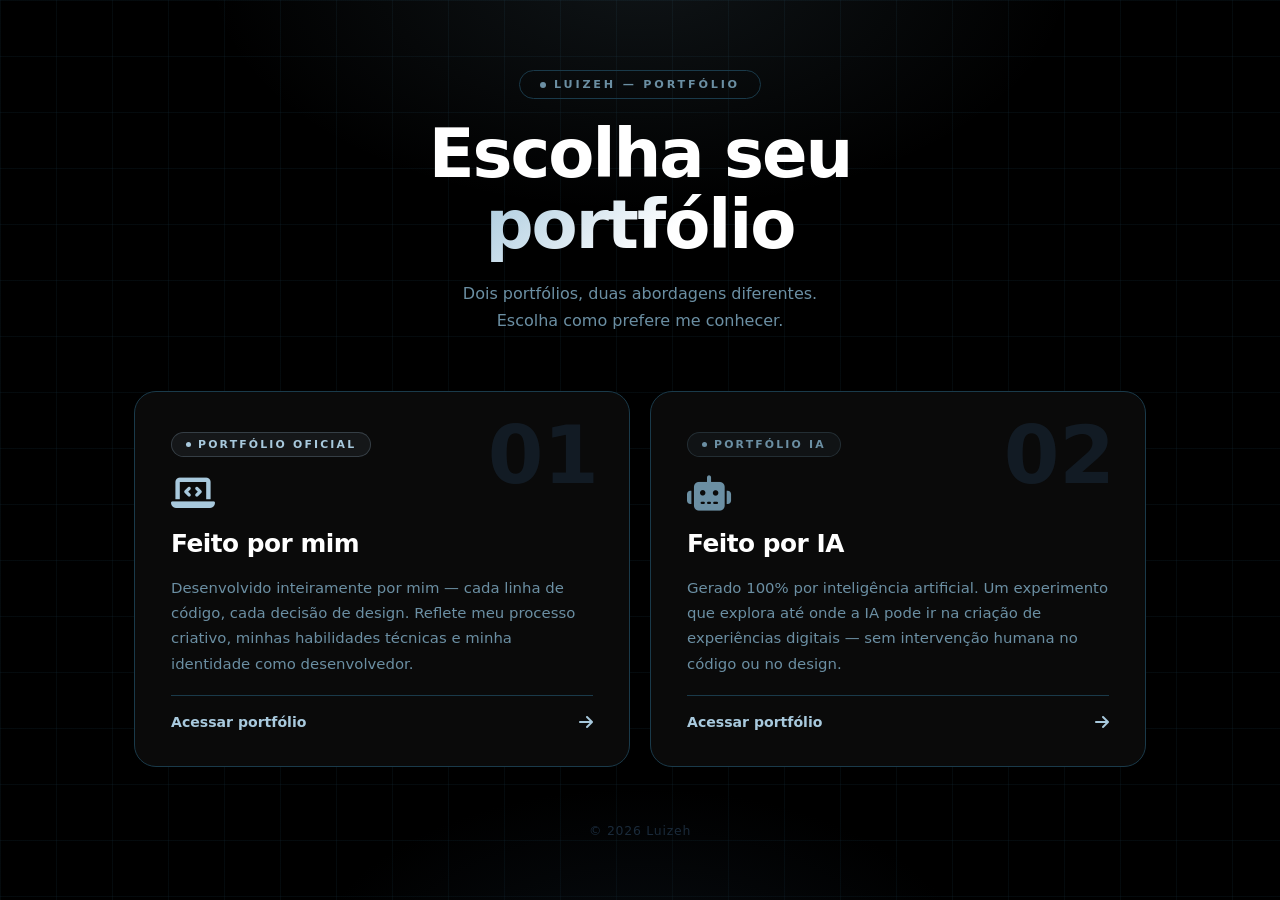
==== index.html @ 17aedbdb "criação" ====
<!doctype html>
<html lang="pt-BR">
  <head>
    <meta charset="UTF-8" />
    <meta name="viewport" content="width=device-width, initial-scale=1.0" />
    <title>Luizeh | Portfólio</title>
    <link
      rel="stylesheet"
      href="https://cdnjs.cloudflare.com/ajax/libs/font-awesome/6.7.2/css/all.min.css"
    />
    <link rel="stylesheet" href="styles.css" />
  </head>
  <body>
    <div class="bg-grid"></div>
    <div class="bg-glow"></div>
    <div class="bg-glow-bottom"></div>

    <div class="container">
      <header class="header">
        <div class="header-badge">
          <span class="pulse"></span>
          Luizeh &mdash; Portfólio
        </div>
        <h1>Escolha seu<br /><em>portfólio</em></h1>
        <p>
          Dois portfólios, duas abordagens diferentes.<br />Escolha como prefere
          me conhecer.
        </p>
      </header>

      <section class="cards">
        <a
          href="https://luizeh.github.io/portfolio-oficial/"
          class="card human"
          target="_blank"
          rel="noopener noreferrer"
          aria-label="Acessar portfólio oficial feito por mim"
        >
          <span class="card-number">01</span>
          <div class="card-badge">
            <span class="badge-dot"></span>
            Portfólio Oficial
          </div>
          <div class="card-icon">
            <i class="fa-solid fa-laptop-code"></i>
          </div>
          <h2 class="card-title">Feito por mim</h2>
          <p class="card-desc">
            Desenvolvido inteiramente por mim — cada linha de código, cada
            decisão de design. Reflete meu processo criativo, minhas habilidades
            técnicas e minha identidade como desenvolvedor.
          </p>
          <hr class="card-divider" />
          <div class="card-cta">
            <span>Acessar portfólio</span>
            <i class="fa-solid fa-arrow-right arrow"></i>
          </div>
        </a>

        <a
          href="https://luizeh.github.io/portfolio-ia-definitive/"
          class="card ai"
          target="_blank"
          rel="noopener noreferrer"
          aria-label="Acessar portfólio feito por IA"
        >
          <span class="card-number">02</span>
          <div class="card-badge">
            <span class="badge-dot"></span>
            Portfólio IA
          </div>
          <div class="card-icon">
            <i class="fa-solid fa-robot"></i>
          </div>
          <h2 class="card-title">Feito por IA</h2>
          <p class="card-desc">
            Gerado 100% por inteligência artificial. Um experimento que explora
            até onde a IA pode ir na criação de experiências digitais — sem
            intervenção humana no código ou no design.
          </p>
          <hr class="card-divider" />
          <div class="card-cta">
            <span>Acessar portfólio</span>
            <i class="fa-solid fa-arrow-right arrow"></i>
          </div>
        </a>
      </section>

      <footer class="footer">&copy; 2026 Luizeh</footer>
    </div>
  </body>
</html>
---- styles.css ----
:root {
  --fundo-escuro: #000000;
  --fundo-escuro-secundario: #0a0a0a;
  --texto-claro: #d9ecf6;
  --cinza-claro: #a8c9dd;
  --cinza-medio: #6b8fa3;
  --cinza-escuro: #1a2a3a;
  --cor-destaque: #ffffff;
  --cor-borda: #1a3a4a;
  --cor-destaque-texto: #d9ecf6;
}

*,
*::before,
*::after {
  margin: 0;
  padding: 0;
  box-sizing: border-box;
}

html,
body {
  height: 100%;
}

body {
  background-color: var(--fundo-escuro);
  color: var(--texto-claro);
  font-family:
    "Segoe UI",
    system-ui,
    -apple-system,
    BlinkMacSystemFont,
    sans-serif;
  min-height: 100vh;
  display: flex;
  flex-direction: column;
  align-items: center;
  justify-content: center;
  overflow-x: hidden;
  position: relative;
}

/* Grid background */
.bg-grid {
  position: fixed;
  inset: 0;
  background-image:
    linear-gradient(rgba(26, 58, 74, 0.18) 1px, transparent 1px),
    linear-gradient(90deg, rgba(26, 58, 74, 0.18) 1px, transparent 1px);
  background-size: 56px 56px;
  pointer-events: none;
  z-index: 0;
}

/* Top ambient glow */
.bg-glow {
  position: fixed;
  top: -280px;
  left: 50%;
  transform: translateX(-50%);
  width: 900px;
  height: 500px;
  background: radial-gradient(
    ellipse,
    rgba(107, 143, 163, 0.14) 0%,
    transparent 68%
  );
  pointer-events: none;
  z-index: 0;
}

/* Bottom ambient glow */
.bg-glow-bottom {
  position: fixed;
  bottom: -280px;
  left: 50%;
  transform: translateX(-50%);
  width: 700px;
  height: 400px;
  background: radial-gradient(
    ellipse,
    rgba(26, 42, 58, 0.3) 0%,
    transparent 68%
  );
  pointer-events: none;
  z-index: 0;
}

/* ── CONTAINER ────────────────────────────────── */
.container {
  position: relative;
  z-index: 1;
  width: 100%;
  max-width: 1060px;
  padding: 48px 24px 40px;
  display: flex;
  flex-direction: column;
  align-items: center;
  gap: 56px;
}

/* ── HEADER ───────────────────────────────────── */
.header {
  text-align: center;
  display: flex;
  flex-direction: column;
  align-items: center;
  gap: 20px;
  animation: fadeDown 0.7s cubic-bezier(0.22, 1, 0.36, 1) both;
}

.header-badge {
  display: inline-flex;
  align-items: center;
  gap: 8px;
  font-size: 0.7rem;
  font-weight: 600;
  letter-spacing: 0.25em;
  text-transform: uppercase;
  color: var(--cinza-medio);
  border: 1px solid var(--cor-borda);
  border-radius: 999px;
  padding: 7px 20px;
}

.header-badge .pulse {
  width: 6px;
  height: 6px;
  border-radius: 50%;
  background: var(--cinza-medio);
  animation: pulse 2.4s ease infinite;
}

.header h1 {
  font-size: clamp(2.4rem, 5.5vw, 4.2rem);
  font-weight: 800;
  letter-spacing: -0.03em;
  line-height: 1.05;
  color: var(--cor-destaque);
}

.header h1 em {
  font-style: normal;
  background: linear-gradient(
    135deg,
    var(--cinza-claro) 0%,
    var(--cor-destaque) 60%
  );
  -webkit-background-clip: text;
  -webkit-text-fill-color: transparent;
  background-clip: text;
}

.header p {
  font-size: 1rem;
  color: var(--cinza-medio);
  max-width: 440px;
  line-height: 1.7;
}

/* ── CARDS ────────────────────────────────────── */
.cards {
  display: grid;
  grid-template-columns: 1fr 1fr;
  gap: 20px;
  width: 100%;
  animation: fadeUp 0.8s cubic-bezier(0.22, 1, 0.36, 1) 0.18s both;
}

.card {
  position: relative;
  background: var(--fundo-escuro-secundario);
  border: 1px solid var(--cor-borda);
  border-radius: 22px;
  padding: 40px 36px 36px;
  display: flex;
  flex-direction: column;
  gap: 18px;
  cursor: pointer;
  text-decoration: none;
  color: inherit;
  overflow: hidden;
  transition:
    transform 0.4s cubic-bezier(0.22, 1, 0.36, 1),
    border-color 0.35s ease,
    box-shadow 0.4s ease;
}

/* Hover top-edge glow line */
.card::before {
  content: "";
  position: absolute;
  top: 0;
  left: 10%;
  right: 10%;
  height: 1px;
  border-radius: 999px;
  opacity: 0;
  transition: opacity 0.4s ease;
}

.card.human::before {
  background: linear-gradient(
    90deg,
    transparent,
    var(--cinza-claro),
    transparent
  );
}

.card.ai::before {
  background: linear-gradient(
    90deg,
    transparent,
    var(--cinza-medio),
    transparent
  );
}

/* Inner radial glow */
.card::after {
  content: "";
  position: absolute;
  top: -60px;
  left: 50%;
  transform: translateX(-50%);
  width: 320px;
  height: 200px;
  border-radius: 50%;
  opacity: 0;
  transition: opacity 0.4s ease;
  pointer-events: none;
}

.card.human::after {
  background: radial-gradient(
    ellipse,
    rgba(168, 201, 221, 0.06) 0%,
    transparent 70%
  );
}

.card.ai::after {
  background: radial-gradient(
    ellipse,
    rgba(107, 143, 163, 0.06) 0%,
    transparent 70%
  );
}

.card:hover {
  transform: translateY(-10px) scale(1.01);
  box-shadow:
    0 30px 70px rgba(0, 0, 0, 0.55),
    0 0 0 1px rgba(168, 201, 221, 0.07);
}

.card.human:hover {
  border-color: rgba(168, 201, 221, 0.4);
}
.card.ai:hover {
  border-color: rgba(107, 143, 163, 0.4);
}

.card:hover::before,
.card:hover::after {
  opacity: 1;
}

/* Corner watermark number */
.card-number {
  position: absolute;
  top: 24px;
  right: 30px;
  font-size: 5rem;
  font-weight: 900;
  line-height: 1;
  user-select: none;
  color: rgba(26, 42, 58, 0.55);
  transition: color 0.4s ease;
}

.card:hover .card-number {
  color: rgba(26, 42, 58, 0.75);
}

/* Badge */
.card-badge {
  display: inline-flex;
  align-items: center;
  gap: 7px;
  font-size: 0.68rem;
  font-weight: 700;
  letter-spacing: 0.2em;
  text-transform: uppercase;
  padding: 5px 14px;
  border-radius: 999px;
  width: fit-content;
}

.card.human .card-badge {
  background: rgba(168, 201, 221, 0.07);
  border: 1px solid rgba(168, 201, 221, 0.22);
  color: var(--cinza-claro);
}

.card.ai .card-badge {
  background: rgba(107, 143, 163, 0.07);
  border: 1px solid rgba(107, 143, 163, 0.22);
  color: var(--cinza-medio);
}

.card-badge .badge-dot {
  width: 5px;
  height: 5px;
  border-radius: 50%;
}

.card.human .badge-dot {
  background: var(--cinza-claro);
}
.card.ai .badge-dot {
  background: var(--cinza-medio);
}

/* Icon */
.card-icon {
  font-size: 2.2rem;
  line-height: 1;
}

.card.human .card-icon {
  color: var(--cinza-claro);
}
.card.ai .card-icon {
  color: var(--cinza-medio);
}

/* Title */
.card-title {
  font-size: 1.55rem;
  font-weight: 700;
  letter-spacing: -0.02em;
  color: var(--cor-destaque);
}

/* Description */
.card-desc {
  font-size: 0.93rem;
  color: var(--cinza-medio);
  line-height: 1.7;
  flex: 1;
}

/* Divider */
.card-divider {
  height: 1px;
  background: var(--cor-borda);
  border: none;
}

/* CTA */
.card-cta {
  display: flex;
  align-items: center;
  justify-content: space-between;
  font-size: 0.88rem;
  font-weight: 600;
  color: var(--cinza-claro);
  transition: color 0.25s ease;
}

.card:hover .card-cta {
  color: var(--cor-destaque);
}

.card-cta .arrow {
  font-size: 1rem;
  transition: transform 0.3s cubic-bezier(0.22, 1, 0.36, 1);
}

.card:hover .card-cta .arrow {
  transform: translateX(8px);
}

/* ── FOOTER ───────────────────────────────────── */
.footer {
  font-size: 0.78rem;
  color: var(--cinza-escuro);
  letter-spacing: 0.06em;
  animation: fadeUp 0.8s cubic-bezier(0.22, 1, 0.36, 1) 0.35s both;
}

/* ── ANIMATIONS ───────────────────────────────── */
@keyframes fadeDown {
  from {
    opacity: 0;
    transform: translateY(-20px);
  }
  to {
    opacity: 1;
    transform: translateY(0);
  }
}

@keyframes fadeUp {
  from {
    opacity: 0;
    transform: translateY(20px);
  }
  to {
    opacity: 1;
    transform: translateY(0);
  }
}

@keyframes pulse {
  0%,
  100% {
    opacity: 1;
    transform: scale(1);
  }
  50% {
    opacity: 0.45;
    transform: scale(0.8);
  }
}

/* ── RESPONSIVE ───────────────────────────────── */
@media (max-width: 660px) {
  .container {
    gap: 40px;
    padding: 40px 18px 32px;
  }
  .cards {
    grid-template-columns: 1fr;
    gap: 16px;
  }
  .card {
    padding: 32px 28px 30px;
  }
  .card-number {
    font-size: 3.8rem;
    top: 20px;
    right: 24px;
  }
}
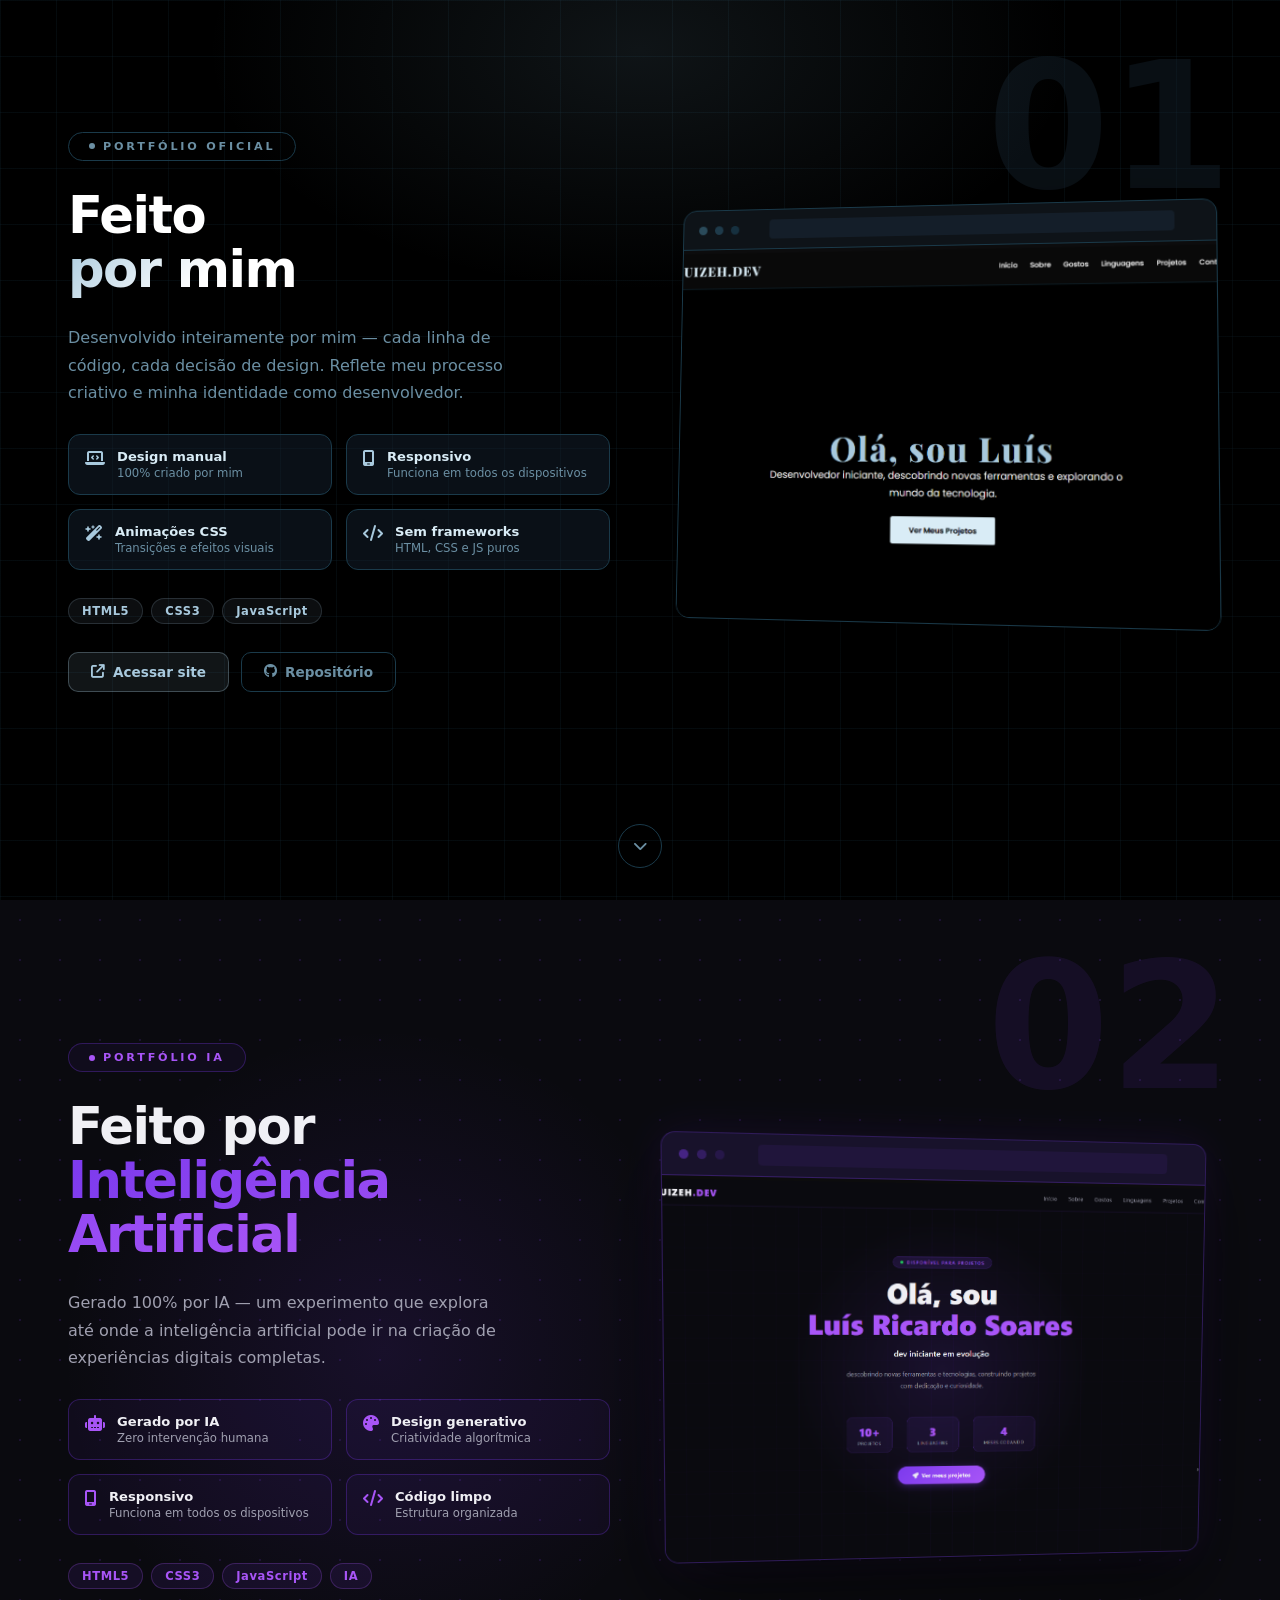
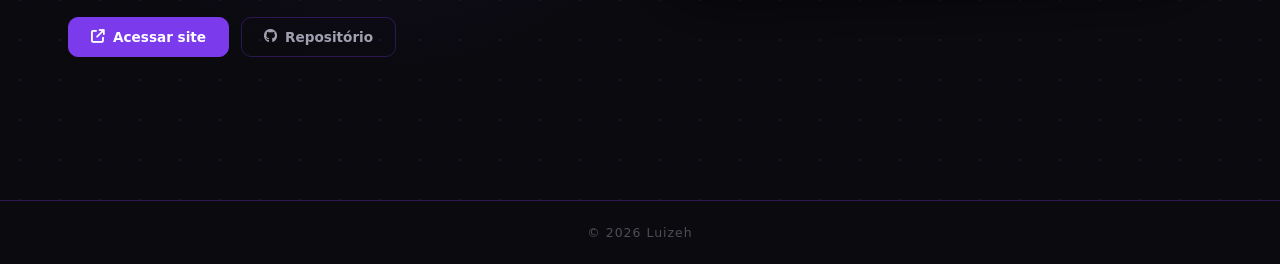
==== commit 8d5fa67d: "mega-atualizaçao" ====
--- a/index.html
+++ b/index.html
@@ -3,90 +3,199 @@
   <head>
     <meta charset="UTF-8" />
     <meta name="viewport" content="width=device-width, initial-scale=1.0" />
-    <title>Luizeh | Portfólio</title>
+    <title>Luizeh | Selecione o porfólio</title>
     <link
       rel="stylesheet"
       href="https://cdnjs.cloudflare.com/ajax/libs/font-awesome/6.7.2/css/all.min.css"
     />
+    <link rel="icon" type="image/svg+xml" href="favicon.svg" />
     <link rel="stylesheet" href="styles.css" />
   </head>
   <body>
-    <div class="bg-grid"></div>
-    <div class="bg-glow"></div>
-    <div class="bg-glow-bottom"></div>
-
-    <div class="container">
-      <header class="header">
-        <div class="header-badge">
-          <span class="pulse"></span>
-          Luizeh &mdash; Portfólio
-        </div>
-        <h1>Escolha seu<br /><em>portfólio</em></h1>
-        <p>
-          Dois portfólios, duas abordagens diferentes.<br />Escolha como prefere
-          me conhecer.
-        </p>
-      </header>
-
-      <section class="cards">
-        <a
-          href="https://luizeh.github.io/portfolio-oficial/"
-          class="card human"
-          target="_blank"
-          rel="noopener noreferrer"
-          aria-label="Acessar portfólio oficial feito por mim"
-        >
-          <span class="card-number">01</span>
-          <div class="card-badge">
+    <!-- ── SECTION 1: HUMAN PORTFOLIO ── -->
+    <section class="ps human" id="human">
+      <span class="ps-number" aria-hidden="true">01</span>
+      <div class="ps-inner">
+        <div class="ps-content">
+          <div class="ps-badge">
             <span class="badge-dot"></span>
             Portfólio Oficial
           </div>
-          <div class="card-icon">
-            <i class="fa-solid fa-laptop-code"></i>
-          </div>
-          <h2 class="card-title">Feito por mim</h2>
-          <p class="card-desc">
+          <h2 class="ps-title">Feito<br /><em>por mim</em></h2>
+          <p class="ps-subtitle">
             Desenvolvido inteiramente por mim — cada linha de código, cada
-            decisão de design. Reflete meu processo criativo, minhas habilidades
-            técnicas e minha identidade como desenvolvedor.
+            decisão de design. Reflete meu processo criativo e minha identidade
+            como desenvolvedor.
           </p>
-          <hr class="card-divider" />
-          <div class="card-cta">
-            <span>Acessar portfólio</span>
-            <i class="fa-solid fa-arrow-right arrow"></i>
-          </div>
-        </a>
+          <div class="ps-features">
+            <div class="ps-feature">
+              <i class="fa-solid fa-laptop-code ps-feature-icon"></i>
+              <div class="ps-feature-text">
+                <strong>Design manual</strong>
+                <span>100% criado por mim</span>
+              </div>
+            </div>
+            <div class="ps-feature">
+              <i class="fa-solid fa-mobile-screen ps-feature-icon"></i>
+              <div class="ps-feature-text">
+                <strong>Responsivo</strong>
+                <span>Funciona em todos os dispositivos</span>
+              </div>
+            </div>
+            <div class="ps-feature">
+              <i class="fa-solid fa-wand-magic-sparkles ps-feature-icon"></i>
+              <div class="ps-feature-text">
+                <strong>Animações CSS</strong>
+                <span>Transições e efeitos visuais</span>
+              </div>
+            </div>
+            <div class="ps-feature">
+              <i class="fa-solid fa-code ps-feature-icon"></i>
+              <div class="ps-feature-text">
+                <strong>Sem frameworks</strong>
+                <span>HTML, CSS e JS puros</span>
+              </div>
+            </div>
+          </div>
+          <div class="ps-tech">
+            <span class="ps-tag">HTML5</span>
+            <span class="ps-tag">CSS3</span>
+            <span class="ps-tag">JavaScript</span>
+          </div>
+          <div class="ps-actions">
+            <a
+              href="https://luizeh.github.io/Portfolio-Oficial/"
+              class="ps-btn primary"
+              target="_blank"
+              rel="noopener noreferrer"
+            >
+              <i class="fa-solid fa-arrow-up-right-from-square"></i>
+              Acessar site
+            </a>
+            <a
+              href="https://github.com/luizeh/Portfolio-Oficial"
+              class="ps-btn secondary"
+              target="_blank"
+              rel="noopener noreferrer"
+            >
+              <i class="fa-brands fa-github"></i>
+              Repositório
+            </a>
+          </div>
+        </div>
+        <div class="ps-preview">
+          <div class="mock-browser">
+            <div class="mock-titlebar">
+              <span class="mock-dot"></span>
+              <span class="mock-dot"></span>
+              <span class="mock-dot"></span>
+              <div class="mock-url"></div>
+            </div>
+            <div class="mock-screenshot">
+              <img src="imgs/portfolio-oficial.png" alt="Portfolio Oficial" />
+            </div>
+          </div>
+        </div>
+      </div>
+      <button class="scroll-arrow" id="scrollBtn" aria-label="Ver portfólio IA">
+        <i class="fa-solid fa-chevron-down"></i>
+      </button>
+    </section>
 
-        <a
-          href="https://luizeh.github.io/portfolio-ia-definitive/"
-          class="card ai"
-          target="_blank"
-          rel="noopener noreferrer"
-          aria-label="Acessar portfólio feito por IA"
-        >
-          <span class="card-number">02</span>
-          <div class="card-badge">
+    <!-- ── SECTION 2: AI PORTFOLIO ── -->
+    <section class="ps ai" id="ai">
+      <span class="ps-number" aria-hidden="true">02</span>
+      <div class="ps-inner">
+        <div class="ps-content">
+          <div class="ps-badge">
             <span class="badge-dot"></span>
             Portfólio IA
           </div>
-          <div class="card-icon">
-            <i class="fa-solid fa-robot"></i>
-          </div>
-          <h2 class="card-title">Feito por IA</h2>
-          <p class="card-desc">
-            Gerado 100% por inteligência artificial. Um experimento que explora
-            até onde a IA pode ir na criação de experiências digitais — sem
-            intervenção humana no código ou no design.
+          <h2 class="ps-title">
+            Feito por<br /><em>Inteligência Artificial</em>
+          </h2>
+          <p class="ps-subtitle">
+            Gerado 100% por IA — um experimento que explora até onde a
+            inteligência artificial pode ir na criação de experiências digitais
+            completas.
           </p>
-          <hr class="card-divider" />
-          <div class="card-cta">
-            <span>Acessar portfólio</span>
-            <i class="fa-solid fa-arrow-right arrow"></i>
-          </div>
-        </a>
-      </section>
-
-      <footer class="footer">&copy; 2026 Luizeh</footer>
-    </div>
+          <div class="ps-features">
+            <div class="ps-feature">
+              <i class="fa-solid fa-robot ps-feature-icon"></i>
+              <div class="ps-feature-text">
+                <strong>Gerado por IA</strong>
+                <span>Zero intervenção humana</span>
+              </div>
+            </div>
+            <div class="ps-feature">
+              <i class="fa-solid fa-palette ps-feature-icon"></i>
+              <div class="ps-feature-text">
+                <strong>Design generativo</strong>
+                <span>Criatividade algorítmica</span>
+              </div>
+            </div>
+            <div class="ps-feature">
+              <i class="fa-solid fa-mobile-screen ps-feature-icon"></i>
+              <div class="ps-feature-text">
+                <strong>Responsivo</strong>
+                <span>Funciona em todos os dispositivos</span>
+              </div>
+            </div>
+            <div class="ps-feature">
+              <i class="fa-solid fa-code ps-feature-icon"></i>
+              <div class="ps-feature-text">
+                <strong>Código limpo</strong>
+                <span>Estrutura organizada</span>
+              </div>
+            </div>
+          </div>
+          <div class="ps-tech">
+            <span class="ps-tag">HTML5</span>
+            <span class="ps-tag">CSS3</span>
+            <span class="ps-tag">JavaScript</span>
+            <span class="ps-tag">IA</span>
+          </div>
+          <div class="ps-actions">
+            <a
+              href="https://luizeh.github.io/Portfolio-IA/"
+              class="ps-btn primary"
+              target="_blank"
+              rel="noopener noreferrer"
+            >
+              <i class="fa-solid fa-arrow-up-right-from-square"></i>
+              Acessar site
+            </a>
+            <a
+              href="https://github.com/luizeh/Portfolio-IA"
+              class="ps-btn secondary"
+              target="_blank"
+              rel="noopener noreferrer"
+            >
+              <i class="fa-brands fa-github"></i>
+              Repositório
+            </a>
+          </div>
+        </div>
+        <div class="ps-preview">
+          <div class="mock-browser ai-browser">
+            <div class="mock-titlebar">
+              <span class="mock-dot"></span>
+              <span class="mock-dot"></span>
+              <span class="mock-dot"></span>
+              <div class="mock-url"></div>
+            </div>
+            <div class="mock-screenshot">
+              <img src="imgs/portfolio-ia.png" alt="Portfolio IA" />
+            </div>
+          </div>
+        </div>
+      </div>
+    </section>
+    <footer class="site-footer">&copy; 2026 Luizeh</footer>
+    <script>
+      document.getElementById("scrollBtn").addEventListener("click", () => {
+        document.getElementById("ai").scrollIntoView({ behavior: "smooth" });
+      });
+    </script>
   </body>
 </html>
--- a/styles.css
+++ b/styles.css
@@ -1,4 +1,5 @@
 :root {
+  /* ── Human portfolio ─────── */
   --fundo-escuro: #000000;
   --fundo-escuro-secundario: #0a0a0a;
   --texto-claro: #d9ecf6;
@@ -8,6 +9,18 @@
   --cor-destaque: #ffffff;
   --cor-borda: #1a3a4a;
   --cor-destaque-texto: #d9ecf6;
+
+  /* ── AI portfolio ──────── */
+  --ai-bg: #0a0a0f;
+  --ai-bg2: #0f0f1a;
+  --ai-purple: #7c3aed;
+  --ai-purple-light: #a855f7;
+  --ai-purple-dark: #5b21b6;
+  --ai-glow: rgba(124, 58, 237, 0.4);
+  --ai-white: #f0f0f5;
+  --ai-gray: #a0a0b0;
+  --ai-card-bg: #13131f;
+  --ai-border: rgba(124, 58, 237, 0.3);
 }
 
 *,
@@ -18,9 +31,8 @@
   box-sizing: border-box;
 }
 
-html,
-body {
-  height: 100%;
+html {
+  scroll-behavior: smooth;
 }
 
 body {
@@ -32,18 +44,41 @@
     -apple-system,
     BlinkMacSystemFont,
     sans-serif;
+  overflow-x: hidden;
+}
+
+/* ── SECTION BASE ────────────────────────────── */
+.ps {
+  position: relative;
   min-height: 100vh;
   display: flex;
   flex-direction: column;
+  overflow: hidden;
+}
+
+/* ── INNER GRID ──────────────────────────────── */
+.ps-inner {
+  flex: 1;
+  display: grid;
+  grid-template-columns: 1fr 1fr;
+  gap: 60px;
+  max-width: 1240px;
+  width: 100%;
+  margin: 0 auto;
+  padding: 80px 48px;
   align-items: center;
-  justify-content: center;
-  overflow-x: hidden;
   position: relative;
-}
-
-/* Grid background */
-.bg-grid {
-  position: fixed;
+  z-index: 1;
+}
+
+/* ── SECTION 1 – HUMAN ───────────────────────── */
+.ps.human {
+  background: var(--fundo-escuro);
+}
+
+.ps.human::before {
+  content: "";
+  position: absolute;
   inset: 0;
   background-image:
     linear-gradient(rgba(26, 58, 74, 0.18) 1px, transparent 1px),
@@ -53,10 +88,10 @@
   z-index: 0;
 }
 
-/* Top ambient glow */
-.bg-glow {
-  position: fixed;
-  top: -280px;
+.ps.human::after {
+  content: "";
+  position: absolute;
+  top: -200px;
   left: 50%;
   transform: translateX(-50%);
   width: 900px;
@@ -70,77 +105,143 @@
   z-index: 0;
 }
 
-/* Bottom ambient glow */
-.bg-glow-bottom {
-  position: fixed;
-  bottom: -280px;
-  left: 50%;
-  transform: translateX(-50%);
+/* ── SECTION 2 – AI ──────────────────────────── */
+.ps.ai {
+  background: var(--ai-bg);
+}
+
+.ps.ai::before {
+  content: "";
+  position: absolute;
+  inset: 0;
+  background-image: radial-gradient(
+    circle,
+    rgba(124, 58, 237, 0.15) 1px,
+    transparent 1px
+  );
+  background-size: 40px 40px;
+  pointer-events: none;
+  z-index: 0;
+}
+
+.ps.ai::after {
+  content: "";
+  position: absolute;
+  top: 50%;
+  left: 30%;
+  transform: translate(-50%, -50%);
   width: 700px;
-  height: 400px;
+  height: 700px;
   background: radial-gradient(
     ellipse,
-    rgba(26, 42, 58, 0.3) 0%,
-    transparent 68%
+    rgba(124, 58, 237, 0.12) 0%,
+    transparent 65%
   );
   pointer-events: none;
   z-index: 0;
 }
 
-/* ── CONTAINER ────────────────────────────────── */
-.container {
-  position: relative;
-  z-index: 1;
-  width: 100%;
-  max-width: 1060px;
-  padding: 48px 24px 40px;
+/* ── SECTION NUMBER (watermark) ──────────────── */
+.ps-number {
+  position: absolute;
+  top: 40px;
+  right: 48px;
+  font-size: clamp(6rem, 14vw, 11rem);
+  font-weight: 900;
+  line-height: 1;
+  user-select: none;
+  z-index: 0;
+  pointer-events: none;
+}
+.ps.human .ps-number {
+  color: rgba(26, 42, 58, 0.35);
+}
+.ps.ai .ps-number {
+  color: rgba(124, 58, 237, 0.1);
+}
+
+/* ── PAGE HEADING ───────────────────────────── */
+.ps-heading {
+  grid-column: 1 / -1;
+  text-align: center;
+  font-size: clamp(0.8rem, 1.3vw, 0.95rem);
+  font-weight: 700;
+  letter-spacing: 0.2em;
+  text-transform: uppercase;
+  color: var(--cinza-medio);
+  padding-bottom: 32px;
+  border-bottom: 1px solid var(--cor-borda);
+  margin-bottom: -12px;
+}
+
+/* ── PAGE HEADING ────────────────────────────── */
+.ps-heading {
+  grid-column: 1 / -1;
+  text-align: center;
+  font-size: clamp(0.8rem, 1.3vw, 0.95rem);
+  font-weight: 700;
+  letter-spacing: 0.2em;
+  text-transform: uppercase;
+  color: var(--cinza-medio);
+  padding-bottom: 32px;
+  border-bottom: 1px solid var(--cor-borda);
+  margin-bottom: -12px;
+}
+
+/* ── CONTENT COLUMN ──────────────────────────── */
+.ps-content {
   display: flex;
   flex-direction: column;
-  align-items: center;
-  gap: 56px;
-}
-
-/* ── HEADER ───────────────────────────────────── */
-.header {
-  text-align: center;
-  display: flex;
-  flex-direction: column;
-  align-items: center;
-  gap: 20px;
-  animation: fadeDown 0.7s cubic-bezier(0.22, 1, 0.36, 1) both;
-}
-
-.header-badge {
+  gap: 28px;
+}
+
+/* Badge */
+.ps-badge {
   display: inline-flex;
   align-items: center;
   gap: 8px;
   font-size: 0.7rem;
-  font-weight: 600;
+  font-weight: 700;
   letter-spacing: 0.25em;
   text-transform: uppercase;
+  border-radius: 999px;
+  padding: 7px 20px;
+  width: fit-content;
+}
+.ps.human .ps-badge {
   color: var(--cinza-medio);
   border: 1px solid var(--cor-borda);
-  border-radius: 999px;
-  padding: 7px 20px;
-}
-
-.header-badge .pulse {
+}
+.ps.ai .ps-badge {
+  color: var(--ai-purple-light);
+  border: 1px solid var(--ai-border);
+  background: rgba(124, 58, 237, 0.06);
+}
+
+.ps-badge .badge-dot {
   width: 6px;
   height: 6px;
   border-radius: 50%;
+  animation: pulse 2.4s ease infinite;
+}
+.ps.human .badge-dot {
   background: var(--cinza-medio);
-  animation: pulse 2.4s ease infinite;
-}
-
-.header h1 {
-  font-size: clamp(2.4rem, 5.5vw, 4.2rem);
+}
+.ps.ai .badge-dot {
+  background: var(--ai-purple-light);
+}
+
+/* Title */
+.ps-title {
+  font-size: clamp(2.4rem, 4vw, 3.8rem);
   font-weight: 800;
   letter-spacing: -0.03em;
   line-height: 1.05;
+}
+.ps.human .ps-title {
   color: var(--cor-destaque);
 }
-
-.header h1 em {
+.ps.human .ps-title em {
   font-style: normal;
   background: linear-gradient(
     135deg,
@@ -151,248 +252,555 @@
   -webkit-text-fill-color: transparent;
   background-clip: text;
 }
-
-.header p {
+.ps.ai .ps-title {
+  color: var(--ai-white);
+}
+.ps.ai .ps-title em {
+  font-style: normal;
+  background: linear-gradient(
+    135deg,
+    var(--ai-purple) 0%,
+    var(--ai-purple-light) 100%
+  );
+  -webkit-background-clip: text;
+  -webkit-text-fill-color: transparent;
+  background-clip: text;
+}
+
+/* Subtitle */
+.ps-subtitle {
   font-size: 1rem;
+  line-height: 1.7;
+  max-width: 440px;
+}
+.ps.human .ps-subtitle {
   color: var(--cinza-medio);
-  max-width: 440px;
-  line-height: 1.7;
-}
-
-/* ── CARDS ────────────────────────────────────── */
-.cards {
+}
+.ps.ai .ps-subtitle {
+  color: var(--ai-gray);
+}
+
+/* Features grid */
+.ps-features {
   display: grid;
   grid-template-columns: 1fr 1fr;
-  gap: 20px;
+  gap: 14px;
+}
+.ps-feature {
+  display: flex;
+  align-items: flex-start;
+  gap: 12px;
+  padding: 14px 16px;
+  border-radius: 12px;
+}
+.ps.human .ps-feature {
+  background: rgba(26, 42, 58, 0.4);
+  border: 1px solid var(--cor-borda);
+}
+.ps.ai .ps-feature {
+  background: rgba(124, 58, 237, 0.06);
+  border: 1px solid var(--ai-border);
+}
+.ps-feature-icon {
+  font-size: 1rem;
+  margin-top: 1px;
+  flex-shrink: 0;
+}
+.ps.human .ps-feature-icon {
+  color: var(--cinza-claro);
+}
+.ps.ai .ps-feature-icon {
+  color: var(--ai-purple-light);
+}
+.ps-feature-text {
+  display: flex;
+  flex-direction: column;
+  gap: 2px;
+}
+.ps-feature-text strong {
+  font-size: 0.82rem;
+  font-weight: 700;
+}
+.ps.human .ps-feature-text strong {
+  color: var(--texto-claro);
+}
+.ps.ai .ps-feature-text strong {
+  color: var(--ai-white);
+}
+.ps-feature-text span {
+  font-size: 0.73rem;
+}
+.ps.human .ps-feature-text span {
+  color: var(--cinza-medio);
+}
+.ps.ai .ps-feature-text span {
+  color: var(--ai-gray);
+}
+
+/* Tech tags */
+.ps-tech {
+  display: flex;
+  flex-wrap: wrap;
+  gap: 8px;
+}
+.ps-tag {
+  font-size: 0.72rem;
+  font-weight: 600;
+  letter-spacing: 0.05em;
+  padding: 5px 13px;
+  border-radius: 999px;
+}
+.ps.human .ps-tag {
+  background: rgba(168, 201, 221, 0.07);
+  border: 1px solid rgba(168, 201, 221, 0.18);
+  color: var(--cinza-claro);
+}
+.ps.ai .ps-tag {
+  background: rgba(124, 58, 237, 0.1);
+  border: 1px solid rgba(168, 85, 247, 0.25);
+  color: var(--ai-purple-light);
+}
+
+/* Action buttons */
+.ps-actions {
+  display: flex;
+  gap: 12px;
+}
+.ps-btn {
+  display: inline-flex;
+  align-items: center;
+  gap: 8px;
+  padding: 11px 22px;
+  border-radius: 10px;
+  font-size: 0.85rem;
+  font-weight: 600;
+  text-decoration: none;
+  transition:
+    background 0.25s ease,
+    border-color 0.25s ease,
+    color 0.25s ease,
+    box-shadow 0.25s ease;
+}
+.ps.human .ps-btn.primary {
+  background: rgba(168, 201, 221, 0.1);
+  border: 1px solid rgba(168, 201, 221, 0.3);
+  color: var(--cinza-claro);
+}
+.ps.human .ps-btn.primary:hover {
+  background: rgba(168, 201, 221, 0.18);
+  border-color: rgba(168, 201, 221, 0.55);
+  color: var(--cor-destaque);
+}
+.ps.human .ps-btn.secondary {
+  background: transparent;
+  border: 1px solid var(--cor-borda);
+  color: var(--cinza-medio);
+}
+.ps.human .ps-btn.secondary:hover {
+  border-color: var(--cinza-medio);
+  color: var(--cinza-claro);
+}
+.ps.ai .ps-btn.primary {
+  background: var(--ai-purple);
+  border: 1px solid var(--ai-purple);
+  color: #fff;
+}
+.ps.ai .ps-btn.primary:hover {
+  background: var(--ai-purple-light);
+  border-color: var(--ai-purple-light);
+  box-shadow: 0 0 24px var(--ai-glow);
+}
+.ps.ai .ps-btn.secondary {
+  background: transparent;
+  border: 1px solid var(--ai-border);
+  color: var(--ai-gray);
+}
+.ps.ai .ps-btn.secondary:hover {
+  border-color: var(--ai-purple-light);
+  color: var(--ai-purple-light);
+}
+
+/* ── PREVIEW COLUMN ──────────────────────────── */
+.ps-preview {
+  position: relative;
+  height: 420px;
+}
+
+/* ── HUMAN MOCK PREVIEW ──────────────────────── */
+.mock-browser {
+  position: absolute;
+  inset: 0;
+  border-radius: 14px;
+  border: 1px solid var(--cor-borda);
+  background: var(--fundo-escuro-secundario);
+  overflow: hidden;
+  display: flex;
+  flex-direction: column;
+  box-shadow: 0 32px 80px rgba(0, 0, 0, 0.6);
+  transform: perspective(900px) rotateY(-6deg) rotateX(3deg);
+  transition: transform 0.4s ease;
+}
+.ps.human:hover .mock-browser {
+  transform: perspective(900px) rotateY(-3deg) rotateX(1deg);
+}
+.mock-titlebar {
+  display: flex;
+  align-items: center;
+  gap: 8px;
+  padding: 10px 16px;
+  border-bottom: 1px solid var(--cor-borda);
+  background: rgba(26, 42, 58, 0.3);
+}
+.mock-dot {
+  width: 9px;
+  height: 9px;
+  border-radius: 50%;
+}
+.mock-dot:nth-child(1) {
+  background: #2a4a5a;
+}
+.mock-dot:nth-child(2) {
+  background: #1e3a4a;
+}
+.mock-dot:nth-child(3) {
+  background: #16303f;
+}
+.mock-url {
+  flex: 1;
+  height: 20px;
+  border-radius: 4px;
+  background: rgba(26, 42, 58, 0.5);
+  margin: 0 24px;
+}
+.mock-nav {
+  display: flex;
+  align-items: center;
+  justify-content: space-between;
+  padding: 14px 20px;
+  border-bottom: 1px solid rgba(26, 58, 74, 0.4);
+}
+.mock-logo {
+  width: 56px;
+  height: 10px;
+  border-radius: 3px;
+  background: linear-gradient(90deg, var(--cinza-claro), var(--cor-destaque));
+}
+.mock-nav-links {
+  display: flex;
+  gap: 14px;
+}
+.mock-nav-link {
+  width: 32px;
+  height: 7px;
+  border-radius: 2px;
+  background: var(--cinza-escuro);
+}
+.mock-hero {
+  height: 80px;
+  margin: 16px;
+  border-radius: 8px;
+  background: linear-gradient(
+    135deg,
+    rgba(26, 42, 58, 0.8) 0%,
+    rgba(107, 143, 163, 0.08) 100%
+  );
+  border: 1px solid var(--cor-borda);
+  display: flex;
+  flex-direction: column;
+  justify-content: center;
+  padding: 14px 18px;
+  gap: 8px;
+}
+.mock-hero-title {
+  width: 55%;
+  height: 10px;
+  border-radius: 3px;
+  background: linear-gradient(90deg, var(--cinza-claro), transparent);
+}
+.mock-hero-sub {
+  width: 35%;
+  height: 7px;
+  border-radius: 2px;
+  background: var(--cinza-escuro);
+}
+.mock-projects {
+  display: grid;
+  grid-template-columns: 1fr 1fr 1fr;
+  gap: 8px;
+  padding: 0 16px 16px;
+}
+.mock-project-card {
+  border-radius: 8px;
+  border: 1px solid var(--cor-borda);
+  background: rgba(26, 42, 58, 0.25);
+  padding: 10px;
+  display: flex;
+  flex-direction: column;
+  gap: 6px;
+}
+.mock-project-bar {
+  height: 8px;
+  border-radius: 2px;
+  background: var(--cinza-escuro);
+}
+.mock-project-bar:first-child {
+  width: 80%;
+  background: linear-gradient(90deg, var(--cinza-medio), transparent);
+}
+.mock-project-tag {
+  width: 40%;
+  height: 5px;
+  border-radius: 999px;
+  background: rgba(168, 201, 221, 0.2);
+  margin-top: 4px;
+}
+
+/* Screenshot inside browser frame */
+.mock-screenshot {
+  flex: 1;
+  overflow: hidden;
+  min-height: 0;
+}
+.mock-screenshot img {
   width: 100%;
-  animation: fadeUp 0.8s cubic-bezier(0.22, 1, 0.36, 1) 0.18s both;
-}
-
-.card {
-  position: relative;
-  background: var(--fundo-escuro-secundario);
-  border: 1px solid var(--cor-borda);
-  border-radius: 22px;
-  padding: 40px 36px 36px;
-  display: flex;
-  flex-direction: column;
-  gap: 18px;
-  cursor: pointer;
-  text-decoration: none;
-  color: inherit;
-  overflow: hidden;
-  transition:
-    transform 0.4s cubic-bezier(0.22, 1, 0.36, 1),
-    border-color 0.35s ease,
-    box-shadow 0.4s ease;
-}
-
-/* Hover top-edge glow line */
-.card::before {
-  content: "";
+  height: 100%;
+  object-fit: cover;
+  object-position: top;
+  display: block;
+}
+
+/* AI browser variant */
+.mock-browser.ai-browser {
+  border-color: var(--ai-border);
+  background: var(--ai-bg2);
+  transform: perspective(900px) rotateY(6deg) rotateX(-3deg);
+  box-shadow:
+    0 32px 80px rgba(0, 0, 0, 0.6),
+    0 0 40px rgba(124, 58, 237, 0.12);
+}
+.ps.ai:hover .mock-browser.ai-browser {
+  transform: perspective(900px) rotateY(3deg) rotateX(-1deg);
+}
+.ai-browser .mock-titlebar {
+  border-bottom-color: var(--ai-border);
+  background: rgba(124, 58, 237, 0.08);
+}
+.ai-browser .mock-dot:nth-child(1) {
+  background: rgba(124, 58, 237, 0.45);
+}
+.ai-browser .mock-dot:nth-child(2) {
+  background: rgba(124, 58, 237, 0.28);
+}
+.ai-browser .mock-dot:nth-child(3) {
+  background: rgba(124, 58, 237, 0.15);
+}
+.ai-browser .mock-url {
+  background: rgba(124, 58, 237, 0.08);
+}
+
+/* ── AI MOCK PREVIEW ─────────────────────────── */
+.ai-preview-inner {
   position: absolute;
-  top: 0;
-  left: 10%;
+  inset: 0;
+  display: flex;
+  align-items: center;
+  justify-content: center;
+}
+.ai-orb {
+  position: absolute;
+  border-radius: 50%;
+  pointer-events: none;
+}
+.ai-orb-1 {
+  width: 280px;
+  height: 280px;
+  top: 20%;
   right: 10%;
-  height: 1px;
-  border-radius: 999px;
-  opacity: 0;
-  transition: opacity 0.4s ease;
-}
-
-.card.human::before {
-  background: linear-gradient(
-    90deg,
-    transparent,
-    var(--cinza-claro),
-    transparent
-  );
-}
-
-.card.ai::before {
-  background: linear-gradient(
-    90deg,
-    transparent,
-    var(--cinza-medio),
-    transparent
-  );
-}
-
-/* Inner radial glow */
-.card::after {
-  content: "";
-  position: absolute;
-  top: -60px;
-  left: 50%;
-  transform: translateX(-50%);
-  width: 320px;
-  height: 200px;
-  border-radius: 50%;
-  opacity: 0;
-  transition: opacity 0.4s ease;
-  pointer-events: none;
-}
-
-.card.human::after {
   background: radial-gradient(
-    ellipse,
-    rgba(168, 201, 221, 0.06) 0%,
+    circle,
+    rgba(124, 58, 237, 0.25) 0%,
     transparent 70%
   );
-}
-
-.card.ai::after {
+  animation: floatOrb 6s ease-in-out infinite;
+}
+.ai-orb-2 {
+  width: 180px;
+  height: 180px;
+  bottom: 15%;
+  left: 5%;
   background: radial-gradient(
-    ellipse,
-    rgba(107, 143, 163, 0.06) 0%,
+    circle,
+    rgba(168, 85, 247, 0.2) 0%,
     transparent 70%
   );
-}
-
-.card:hover {
-  transform: translateY(-10px) scale(1.01);
+  animation: floatOrb 8s ease-in-out infinite reverse;
+}
+.ai-main-card {
+  position: relative;
+  width: 80%;
+  max-width: 340px;
+  border-radius: 16px;
+  background: var(--ai-card-bg);
+  border: 1px solid var(--ai-border);
+  padding: 24px;
   box-shadow:
-    0 30px 70px rgba(0, 0, 0, 0.55),
-    0 0 0 1px rgba(168, 201, 221, 0.07);
-}
-
-.card.human:hover {
-  border-color: rgba(168, 201, 221, 0.4);
-}
-.card.ai:hover {
-  border-color: rgba(107, 143, 163, 0.4);
-}
-
-.card:hover::before,
-.card:hover::after {
-  opacity: 1;
-}
-
-/* Corner watermark number */
-.card-number {
+    0 0 40px rgba(124, 58, 237, 0.15),
+    inset 0 0 0 1px rgba(124, 58, 237, 0.05);
+  transform: perspective(900px) rotateY(6deg) rotateX(-3deg);
+  transition: transform 0.4s ease;
+}
+.ps.ai:hover .ai-main-card {
+  transform: perspective(900px) rotateY(3deg) rotateX(-1deg);
+}
+.ai-card-header {
+  display: flex;
+  align-items: center;
+  gap: 10px;
+  margin-bottom: 16px;
+  padding-bottom: 16px;
+  border-bottom: 1px solid var(--ai-border);
+}
+.ai-card-avatar {
+  width: 32px;
+  height: 32px;
+  border-radius: 50%;
+  background: linear-gradient(135deg, var(--ai-purple), var(--ai-purple-light));
+  flex-shrink: 0;
+}
+.ai-card-name {
+  width: 80px;
+  height: 9px;
+  border-radius: 3px;
+  background: linear-gradient(90deg, var(--ai-purple-light), transparent);
+}
+.ai-card-rows {
+  display: flex;
+  flex-direction: column;
+  gap: 10px;
+}
+.ai-card-row {
+  display: flex;
+  gap: 8px;
+  align-items: center;
+}
+.ai-card-icon-box {
+  width: 26px;
+  height: 26px;
+  border-radius: 6px;
+  background: rgba(124, 58, 237, 0.15);
+  border: 1px solid var(--ai-border);
+  flex-shrink: 0;
+}
+.ai-card-line {
+  flex: 1;
+  height: 8px;
+  border-radius: 2px;
+}
+.ai-card-line.long {
+  background: rgba(168, 85, 247, 0.2);
+}
+.ai-card-line.medium {
+  width: 60%;
+  flex: none;
+  background: rgba(124, 58, 237, 0.15);
+}
+.ai-card-footer {
+  display: flex;
+  gap: 8px;
+  margin-top: 16px;
+  padding-top: 16px;
+  border-top: 1px solid var(--ai-border);
+}
+.ai-card-btn-mock {
+  flex: 1;
+  height: 28px;
+  border-radius: 7px;
+}
+.ai-card-btn-mock.solid {
+  background: var(--ai-purple);
+  box-shadow: 0 0 12px rgba(124, 58, 237, 0.5);
+}
+.ai-card-btn-mock.outline {
+  background: transparent;
+  border: 1px solid var(--ai-border);
+}
+.ai-mini-card {
   position: absolute;
-  top: 24px;
-  right: 30px;
-  font-size: 5rem;
-  font-weight: 900;
-  line-height: 1;
-  user-select: none;
-  color: rgba(26, 42, 58, 0.55);
-  transition: color 0.4s ease;
-}
-
-.card:hover .card-number {
-  color: rgba(26, 42, 58, 0.75);
-}
-
-/* Badge */
-.card-badge {
-  display: inline-flex;
-  align-items: center;
-  gap: 7px;
-  font-size: 0.68rem;
-  font-weight: 700;
-  letter-spacing: 0.2em;
-  text-transform: uppercase;
-  padding: 5px 14px;
-  border-radius: 999px;
-  width: fit-content;
-}
-
-.card.human .card-badge {
-  background: rgba(168, 201, 221, 0.07);
-  border: 1px solid rgba(168, 201, 221, 0.22);
-  color: var(--cinza-claro);
-}
-
-.card.ai .card-badge {
-  background: rgba(107, 143, 163, 0.07);
-  border: 1px solid rgba(107, 143, 163, 0.22);
-  color: var(--cinza-medio);
-}
-
-.card-badge .badge-dot {
+  border-radius: 10px;
+  background: var(--ai-card-bg);
+  border: 1px solid var(--ai-border);
+  padding: 10px 14px;
+  box-shadow: 0 0 20px rgba(124, 58, 237, 0.12);
+}
+.ai-mini-card-1 {
+  top: 8%;
+  left: 0;
+  width: 130px;
+  display: flex;
+  flex-direction: column;
+  gap: 6px;
+}
+.ai-mini-card-2 {
+  bottom: 8%;
+  right: 0;
+  width: 110px;
+  display: flex;
+  flex-direction: column;
+  gap: 5px;
+}
+.ai-mini-bar {
+  height: 7px;
+  border-radius: 2px;
+}
+.ai-mini-bar.purple {
+  background: rgba(124, 58, 237, 0.4);
+}
+.ai-mini-bar.light {
+  background: rgba(168, 85, 247, 0.25);
+  width: 70%;
+}
+.ai-mini-dot-row {
+  display: flex;
+  gap: 5px;
+  margin-top: 2px;
+}
+.ai-mini-dot {
   width: 5px;
   height: 5px;
   border-radius: 50%;
-}
-
-.card.human .badge-dot {
-  background: var(--cinza-claro);
-}
-.card.ai .badge-dot {
-  background: var(--cinza-medio);
-}
-
-/* Icon */
-.card-icon {
-  font-size: 2.2rem;
-  line-height: 1;
-}
-
-.card.human .card-icon {
-  color: var(--cinza-claro);
-}
-.card.ai .card-icon {
+  background: rgba(124, 58, 237, 0.5);
+}
+
+/* ── SCROLL ARROW ────────────────────────────── */
+.scroll-arrow {
+  display: flex;
+  align-items: center;
+  justify-content: center;
+  width: 44px;
+  height: 44px;
+  border-radius: 50%;
+  border: 1px solid var(--cor-borda);
+  background: transparent;
   color: var(--cinza-medio);
-}
-
-/* Title */
-.card-title {
-  font-size: 1.55rem;
-  font-weight: 700;
-  letter-spacing: -0.02em;
+  cursor: pointer;
+  font-size: 0.9rem;
+  margin: 0 auto 32px;
+  position: relative;
+  z-index: 2;
+  transition:
+    border-color 0.25s ease,
+    color 0.25s ease,
+    background 0.25s ease;
+  animation: bounce 2.2s ease-in-out infinite;
+}
+.scroll-arrow:hover {
+  border-color: var(--cinza-claro);
   color: var(--cor-destaque);
-}
-
-/* Description */
-.card-desc {
-  font-size: 0.93rem;
-  color: var(--cinza-medio);
-  line-height: 1.7;
-  flex: 1;
-}
-
-/* Divider */
-.card-divider {
-  height: 1px;
-  background: var(--cor-borda);
-  border: none;
-}
-
-/* CTA */
-.card-cta {
-  display: flex;
-  align-items: center;
-  justify-content: space-between;
-  font-size: 0.88rem;
-  font-weight: 600;
-  color: var(--cinza-claro);
-  transition: color 0.25s ease;
-}
-
-.card:hover .card-cta {
-  color: var(--cor-destaque);
-}
-
-.card-cta .arrow {
-  font-size: 1rem;
-  transition: transform 0.3s cubic-bezier(0.22, 1, 0.36, 1);
-}
-
-.card:hover .card-cta .arrow {
-  transform: translateX(8px);
-}
-
-/* ── FOOTER ───────────────────────────────────── */
-.footer {
-  font-size: 0.78rem;
-  color: var(--cinza-escuro);
-  letter-spacing: 0.06em;
-  animation: fadeUp 0.8s cubic-bezier(0.22, 1, 0.36, 1) 0.35s both;
-}
-
-/* ── ANIMATIONS ───────────────────────────────── */
+  background: rgba(168, 201, 221, 0.06);
+  animation: none;
+}
+
+/* ── ANIMATIONS ──────────────────────────────── */
 @keyframes fadeDown {
   from {
     opacity: 0;
@@ -403,7 +811,6 @@
     transform: translateY(0);
   }
 }
-
 @keyframes fadeUp {
   from {
     opacity: 0;
@@ -414,7 +821,6 @@
     transform: translateY(0);
   }
 }
-
 @keyframes pulse {
   0%,
   100% {
@@ -426,23 +832,85 @@
     transform: scale(0.8);
   }
 }
-
-/* ── RESPONSIVE ───────────────────────────────── */
-@media (max-width: 660px) {
-  .container {
+@keyframes bounce {
+  0%,
+  100% {
+    transform: translateY(0);
+  }
+  50% {
+    transform: translateY(7px);
+  }
+}
+@keyframes floatOrb {
+  0%,
+  100% {
+    transform: translateY(0) scale(1);
+  }
+  50% {
+    transform: translateY(-20px) scale(1.05);
+  }
+}
+
+/* ── ENTER ANIMATIONS ────────────────────────── */
+.ps-content > * {
+  animation: fadeUp 0.7s cubic-bezier(0.22, 1, 0.36, 1) both;
+}
+.ps-content > *:nth-child(1) {
+  animation-delay: 0.05s;
+}
+.ps-content > *:nth-child(2) {
+  animation-delay: 0.12s;
+}
+.ps-content > *:nth-child(3) {
+  animation-delay: 0.18s;
+}
+.ps-content > *:nth-child(4) {
+  animation-delay: 0.24s;
+}
+.ps-content > *:nth-child(5) {
+  animation-delay: 0.3s;
+}
+.ps-content > *:nth-child(6) {
+  animation-delay: 0.36s;
+}
+
+/* ── RESPONSIVE ──────────────────────────────── */
+@media (max-width: 960px) {
+  .ps-inner {
+    grid-template-columns: 1fr;
+    padding: 60px 32px 40px;
     gap: 40px;
-    padding: 40px 18px 32px;
-  }
-  .cards {
+  }
+  .ps-preview {
+    display: none;
+  }
+  .ps-number {
+    font-size: clamp(5rem, 18vw, 8rem);
+    right: 32px;
+    top: 24px;
+  }
+}
+@media (max-width: 560px) {
+  .ps-inner {
+    padding: 48px 20px 32px;
+  }
+  .ps-features {
     grid-template-columns: 1fr;
-    gap: 16px;
-  }
-  .card {
-    padding: 32px 28px 30px;
-  }
-  .card-number {
-    font-size: 3.8rem;
-    top: 20px;
-    right: 24px;
-  }
-}
+  }
+  .ps-actions {
+    flex-direction: column;
+  }
+}
+
+/* ── FOOTER ──────────────────────────────── */
+.site-footer {
+  background: var(--ai-bg);
+  border-top: 1px solid var(--ai-border);
+  text-align: center;
+  padding: 24px 20px;
+  font-size: 0.78rem;
+  letter-spacing: 0.08em;
+  color: rgba(160, 160, 176, 0.45);
+  position: relative;
+  z-index: 1;
+}
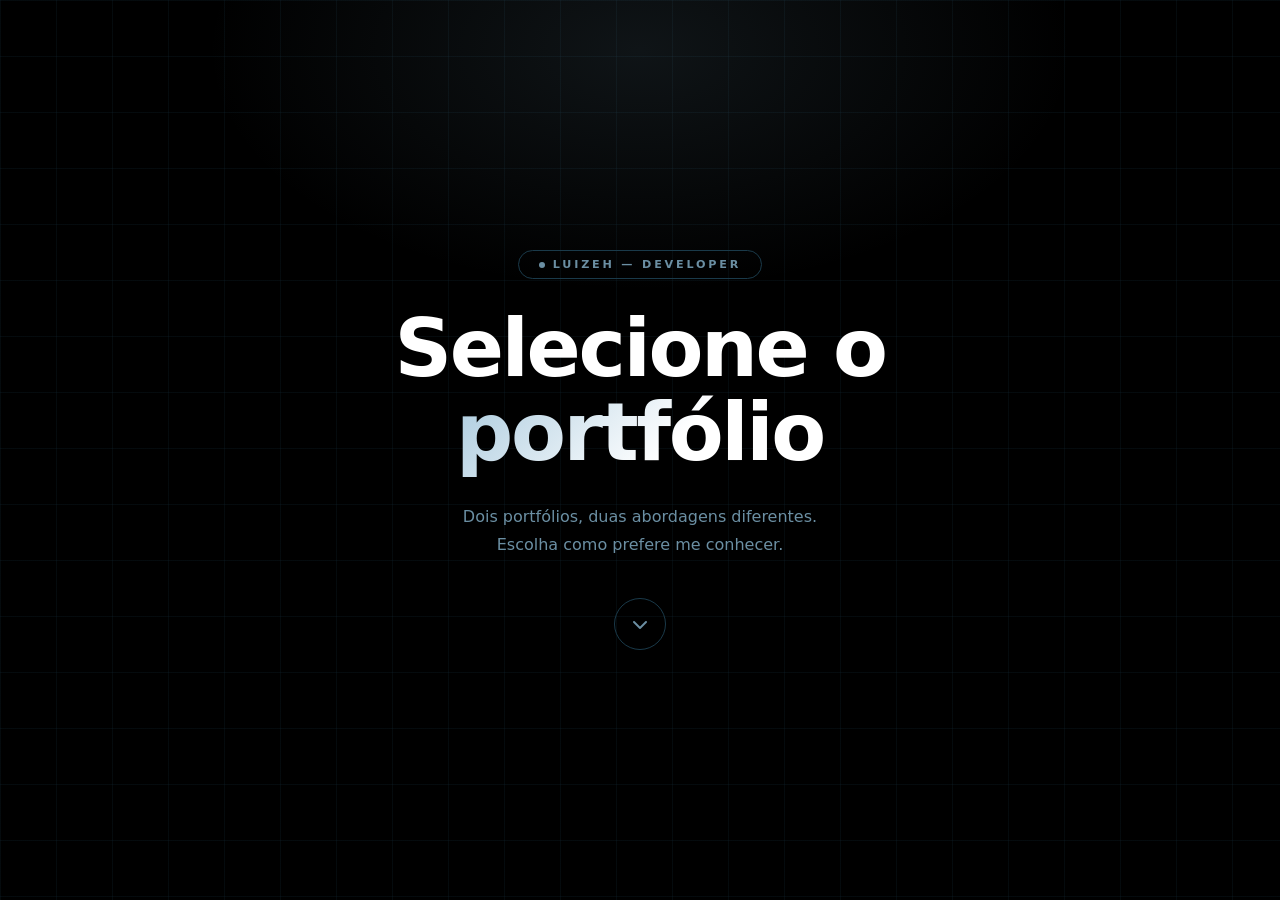
==== commit d94b777e: "pagina inicial adicionada." ====
--- a/index.html
+++ b/index.html
@@ -3,7 +3,7 @@
   <head>
     <meta charset="UTF-8" />
     <meta name="viewport" content="width=device-width, initial-scale=1.0" />
-    <title>Luizeh | Selecione o porfólio</title>
+    <title>Luizeh | Portfólio</title>
     <link
       rel="stylesheet"
       href="https://cdnjs.cloudflare.com/ajax/libs/font-awesome/6.7.2/css/all.min.css"
@@ -12,190 +12,21 @@
     <link rel="stylesheet" href="styles.css" />
   </head>
   <body>
-    <!-- ── SECTION 1: HUMAN PORTFOLIO ── -->
-    <section class="ps human" id="human">
-      <span class="ps-number" aria-hidden="true">01</span>
-      <div class="ps-inner">
-        <div class="ps-content">
-          <div class="ps-badge">
-            <span class="badge-dot"></span>
-            Portfólio Oficial
-          </div>
-          <h2 class="ps-title">Feito<br /><em>por mim</em></h2>
-          <p class="ps-subtitle">
-            Desenvolvido inteiramente por mim — cada linha de código, cada
-            decisão de design. Reflete meu processo criativo e minha identidade
-            como desenvolvedor.
-          </p>
-          <div class="ps-features">
-            <div class="ps-feature">
-              <i class="fa-solid fa-laptop-code ps-feature-icon"></i>
-              <div class="ps-feature-text">
-                <strong>Design manual</strong>
-                <span>100% criado por mim</span>
-              </div>
-            </div>
-            <div class="ps-feature">
-              <i class="fa-solid fa-mobile-screen ps-feature-icon"></i>
-              <div class="ps-feature-text">
-                <strong>Responsivo</strong>
-                <span>Funciona em todos os dispositivos</span>
-              </div>
-            </div>
-            <div class="ps-feature">
-              <i class="fa-solid fa-wand-magic-sparkles ps-feature-icon"></i>
-              <div class="ps-feature-text">
-                <strong>Animações CSS</strong>
-                <span>Transições e efeitos visuais</span>
-              </div>
-            </div>
-            <div class="ps-feature">
-              <i class="fa-solid fa-code ps-feature-icon"></i>
-              <div class="ps-feature-text">
-                <strong>Sem frameworks</strong>
-                <span>HTML, CSS e JS puros</span>
-              </div>
-            </div>
-          </div>
-          <div class="ps-tech">
-            <span class="ps-tag">HTML5</span>
-            <span class="ps-tag">CSS3</span>
-            <span class="ps-tag">JavaScript</span>
-          </div>
-          <div class="ps-actions">
-            <a
-              href="https://luizeh.github.io/Portfolio-Oficial/"
-              class="ps-btn primary"
-              target="_blank"
-              rel="noopener noreferrer"
-            >
-              <i class="fa-solid fa-arrow-up-right-from-square"></i>
-              Acessar site
-            </a>
-            <a
-              href="https://github.com/luizeh/Portfolio-Oficial"
-              class="ps-btn secondary"
-              target="_blank"
-              rel="noopener noreferrer"
-            >
-              <i class="fa-brands fa-github"></i>
-              Repositório
-            </a>
-          </div>
+    <main class="home">
+      <div class="home-content">
+        <div class="home-badge">
+          <span class="badge-dot"></span>
+          Luizeh &mdash; Developer
         </div>
-        <div class="ps-preview">
-          <div class="mock-browser">
-            <div class="mock-titlebar">
-              <span class="mock-dot"></span>
-              <span class="mock-dot"></span>
-              <span class="mock-dot"></span>
-              <div class="mock-url"></div>
-            </div>
-            <div class="mock-screenshot">
-              <img src="imgs/portfolio-oficial.png" alt="Portfolio Oficial" />
-            </div>
-          </div>
-        </div>
+        <h1 class="home-title">Selecione o<br /><em>portfólio</em></h1>
+        <p class="home-subtitle">
+          Dois portfólios, duas abordagens diferentes.<br />
+          Escolha como prefere me conhecer.
+        </p>
+        <a href="selection.html" class="home-arrow" aria-label="Ver portfólios">
+          <i class="fa-solid fa-chevron-down"></i>
+        </a>
       </div>
-      <button class="scroll-arrow" id="scrollBtn" aria-label="Ver portfólio IA">
-        <i class="fa-solid fa-chevron-down"></i>
-      </button>
-    </section>
-
-    <!-- ── SECTION 2: AI PORTFOLIO ── -->
-    <section class="ps ai" id="ai">
-      <span class="ps-number" aria-hidden="true">02</span>
-      <div class="ps-inner">
-        <div class="ps-content">
-          <div class="ps-badge">
-            <span class="badge-dot"></span>
-            Portfólio IA
-          </div>
-          <h2 class="ps-title">
-            Feito por<br /><em>Inteligência Artificial</em>
-          </h2>
-          <p class="ps-subtitle">
-            Gerado 100% por IA — um experimento que explora até onde a
-            inteligência artificial pode ir na criação de experiências digitais
-            completas.
-          </p>
-          <div class="ps-features">
-            <div class="ps-feature">
-              <i class="fa-solid fa-robot ps-feature-icon"></i>
-              <div class="ps-feature-text">
-                <strong>Gerado por IA</strong>
-                <span>Zero intervenção humana</span>
-              </div>
-            </div>
-            <div class="ps-feature">
-              <i class="fa-solid fa-palette ps-feature-icon"></i>
-              <div class="ps-feature-text">
-                <strong>Design generativo</strong>
-                <span>Criatividade algorítmica</span>
-              </div>
-            </div>
-            <div class="ps-feature">
-              <i class="fa-solid fa-mobile-screen ps-feature-icon"></i>
-              <div class="ps-feature-text">
-                <strong>Responsivo</strong>
-                <span>Funciona em todos os dispositivos</span>
-              </div>
-            </div>
-            <div class="ps-feature">
-              <i class="fa-solid fa-code ps-feature-icon"></i>
-              <div class="ps-feature-text">
-                <strong>Código limpo</strong>
-                <span>Estrutura organizada</span>
-              </div>
-            </div>
-          </div>
-          <div class="ps-tech">
-            <span class="ps-tag">HTML5</span>
-            <span class="ps-tag">CSS3</span>
-            <span class="ps-tag">JavaScript</span>
-            <span class="ps-tag">IA</span>
-          </div>
-          <div class="ps-actions">
-            <a
-              href="https://luizeh.github.io/Portfolio-IA/"
-              class="ps-btn primary"
-              target="_blank"
-              rel="noopener noreferrer"
-            >
-              <i class="fa-solid fa-arrow-up-right-from-square"></i>
-              Acessar site
-            </a>
-            <a
-              href="https://github.com/luizeh/Portfolio-IA"
-              class="ps-btn secondary"
-              target="_blank"
-              rel="noopener noreferrer"
-            >
-              <i class="fa-brands fa-github"></i>
-              Repositório
-            </a>
-          </div>
-        </div>
-        <div class="ps-preview">
-          <div class="mock-browser ai-browser">
-            <div class="mock-titlebar">
-              <span class="mock-dot"></span>
-              <span class="mock-dot"></span>
-              <span class="mock-dot"></span>
-              <div class="mock-url"></div>
-            </div>
-            <div class="mock-screenshot">
-              <img src="imgs/portfolio-ia.png" alt="Portfolio IA" />
-            </div>
-          </div>
-        </div>
-      </div>
-    </section>
-    <footer class="site-footer">&copy; 2026 Luizeh</footer>
-    <script>
-      document.getElementById("scrollBtn").addEventListener("click", () => {
-        document.getElementById("ai").scrollIntoView({ behavior: "smooth" });
-      });
-    </script>
+    </main>
   </body>
 </html>
--- a/styles.css
+++ b/styles.css
@@ -902,6 +902,139 @@
   }
 }
 
+/* ── HOME PAGE ───────────────────────────────── */
+.home {
+  position: relative;
+  min-height: 100vh;
+  display: flex;
+  align-items: center;
+  justify-content: center;
+  overflow: hidden;
+  background: var(--fundo-escuro);
+}
+.home::before {
+  content: "";
+  position: absolute;
+  inset: 0;
+  background-image:
+    linear-gradient(rgba(26, 58, 74, 0.18) 1px, transparent 1px),
+    linear-gradient(90deg, rgba(26, 58, 74, 0.18) 1px, transparent 1px);
+  background-size: 56px 56px;
+  pointer-events: none;
+  z-index: 0;
+}
+.home::after {
+  content: "";
+  position: absolute;
+  top: -200px;
+  left: 50%;
+  transform: translateX(-50%);
+  width: 900px;
+  height: 500px;
+  background: radial-gradient(
+    ellipse,
+    rgba(107, 143, 163, 0.14) 0%,
+    transparent 68%
+  );
+  pointer-events: none;
+  z-index: 0;
+}
+.home-content {
+  position: relative;
+  z-index: 1;
+  text-align: center;
+  display: flex;
+  flex-direction: column;
+  align-items: center;
+  gap: 28px;
+  padding: 40px 24px;
+  max-width: 640px;
+}
+.home-badge {
+  display: inline-flex;
+  align-items: center;
+  gap: 8px;
+  font-size: 0.7rem;
+  font-weight: 700;
+  letter-spacing: 0.25em;
+  text-transform: uppercase;
+  border-radius: 999px;
+  padding: 7px 20px;
+  color: var(--cinza-medio);
+  border: 1px solid var(--cor-borda);
+}
+.home-badge .badge-dot {
+  width: 6px;
+  height: 6px;
+  border-radius: 50%;
+  background: var(--cinza-medio);
+  animation: pulse 2.4s ease infinite;
+}
+.home-title {
+  font-size: clamp(2.8rem, 6.5vw, 5rem);
+  font-weight: 800;
+  letter-spacing: -0.03em;
+  line-height: 1.05;
+  color: var(--cor-destaque);
+}
+.home-title em {
+  font-style: normal;
+  background: linear-gradient(
+    135deg,
+    var(--cinza-claro) 0%,
+    var(--cor-destaque) 60%
+  );
+  -webkit-background-clip: text;
+  -webkit-text-fill-color: transparent;
+  background-clip: text;
+}
+.home-subtitle {
+  font-size: 1rem;
+  color: var(--cinza-medio);
+  line-height: 1.7;
+  max-width: 420px;
+}
+.home-arrow {
+  display: flex;
+  align-items: center;
+  justify-content: center;
+  width: 52px;
+  height: 52px;
+  border-radius: 50%;
+  border: 1px solid var(--cor-borda);
+  background: transparent;
+  color: var(--cinza-medio);
+  font-size: 1rem;
+  text-decoration: none;
+  margin-top: 12px;
+  transition:
+    border-color 0.25s ease,
+    color 0.25s ease,
+    background 0.25s ease;
+  animation: bounce 2.2s ease-in-out infinite;
+}
+.home-arrow:hover {
+  border-color: var(--cinza-claro);
+  color: var(--cor-destaque);
+  background: rgba(168, 201, 221, 0.06);
+  animation: none;
+}
+.home-content > * {
+  animation: fadeUp 0.7s cubic-bezier(0.22, 1, 0.36, 1) both;
+}
+.home-content > *:nth-child(1) {
+  animation-delay: 0.05s;
+}
+.home-content > *:nth-child(2) {
+  animation-delay: 0.15s;
+}
+.home-content > *:nth-child(3) {
+  animation-delay: 0.25s;
+}
+.home-content > *:nth-child(4) {
+  animation-delay: 0.38s;
+}
+
 /* ── FOOTER ──────────────────────────────── */
 .site-footer {
   background: var(--ai-bg);
